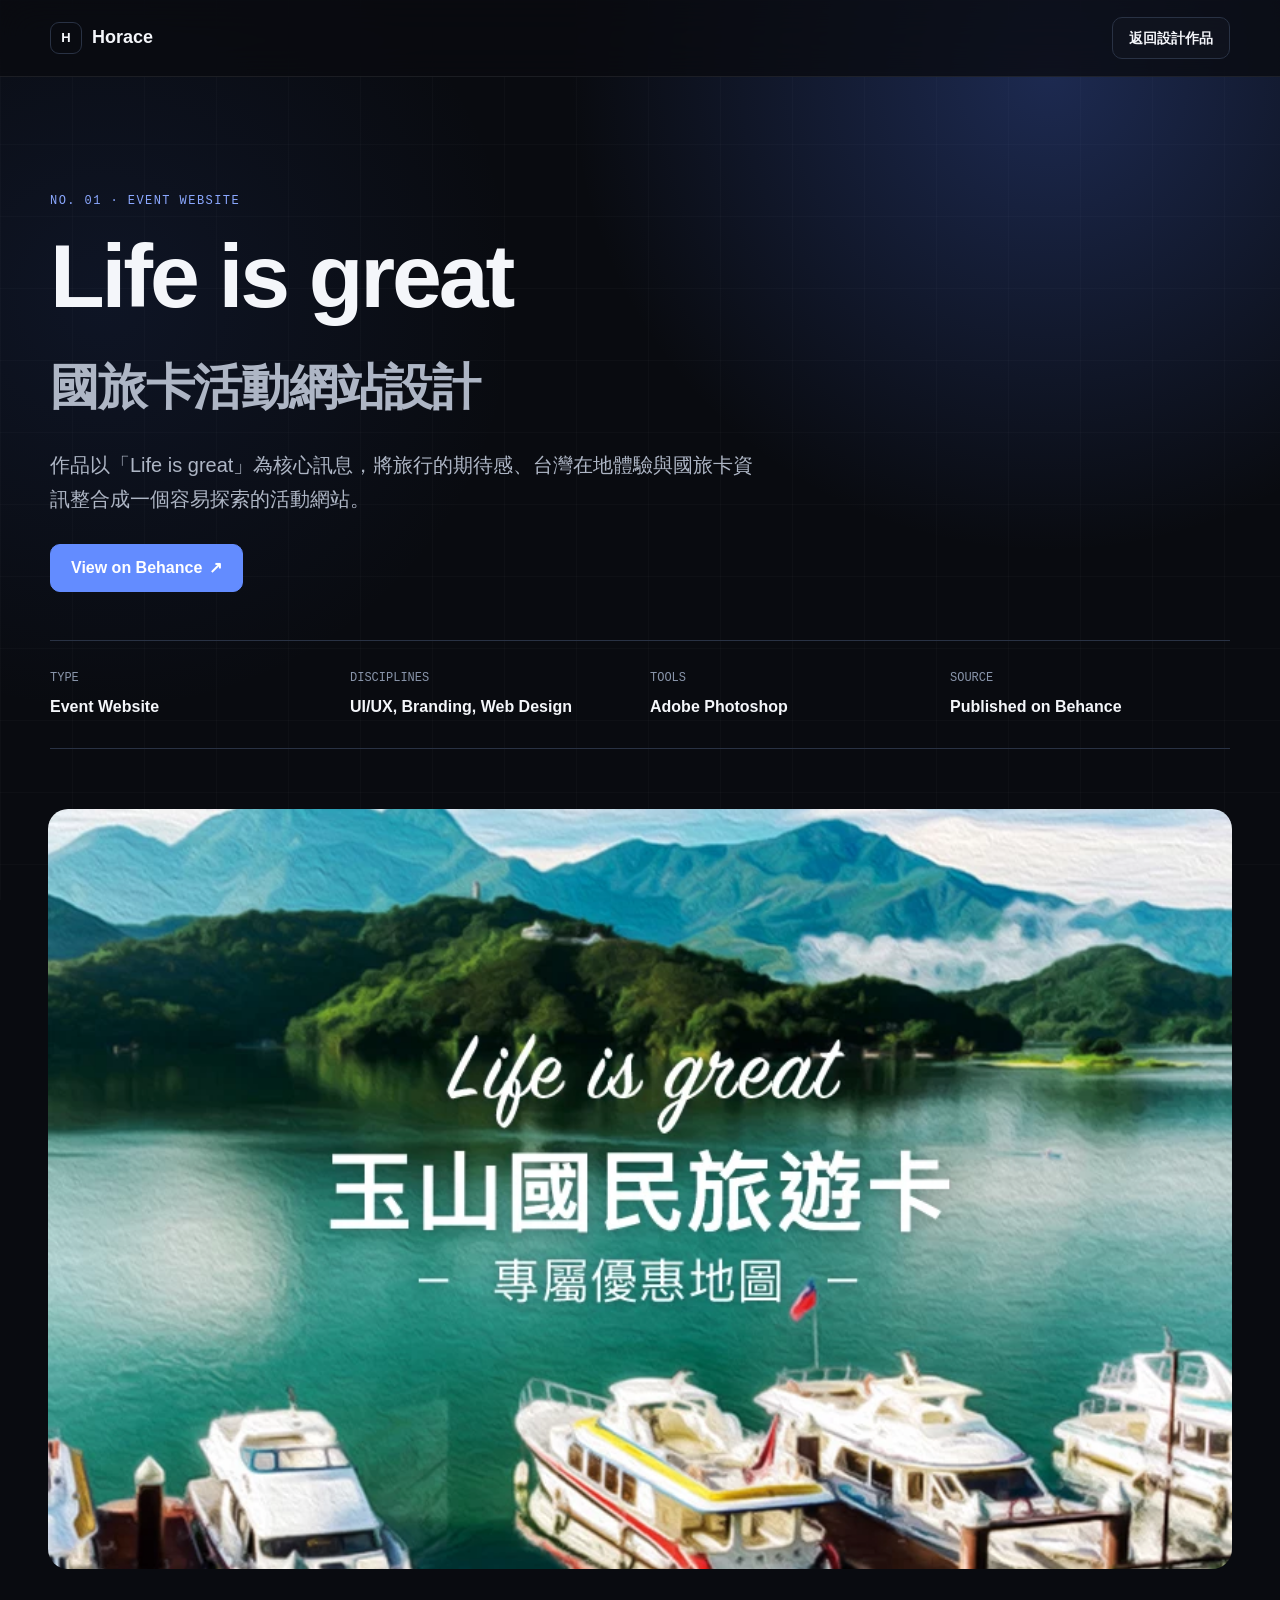
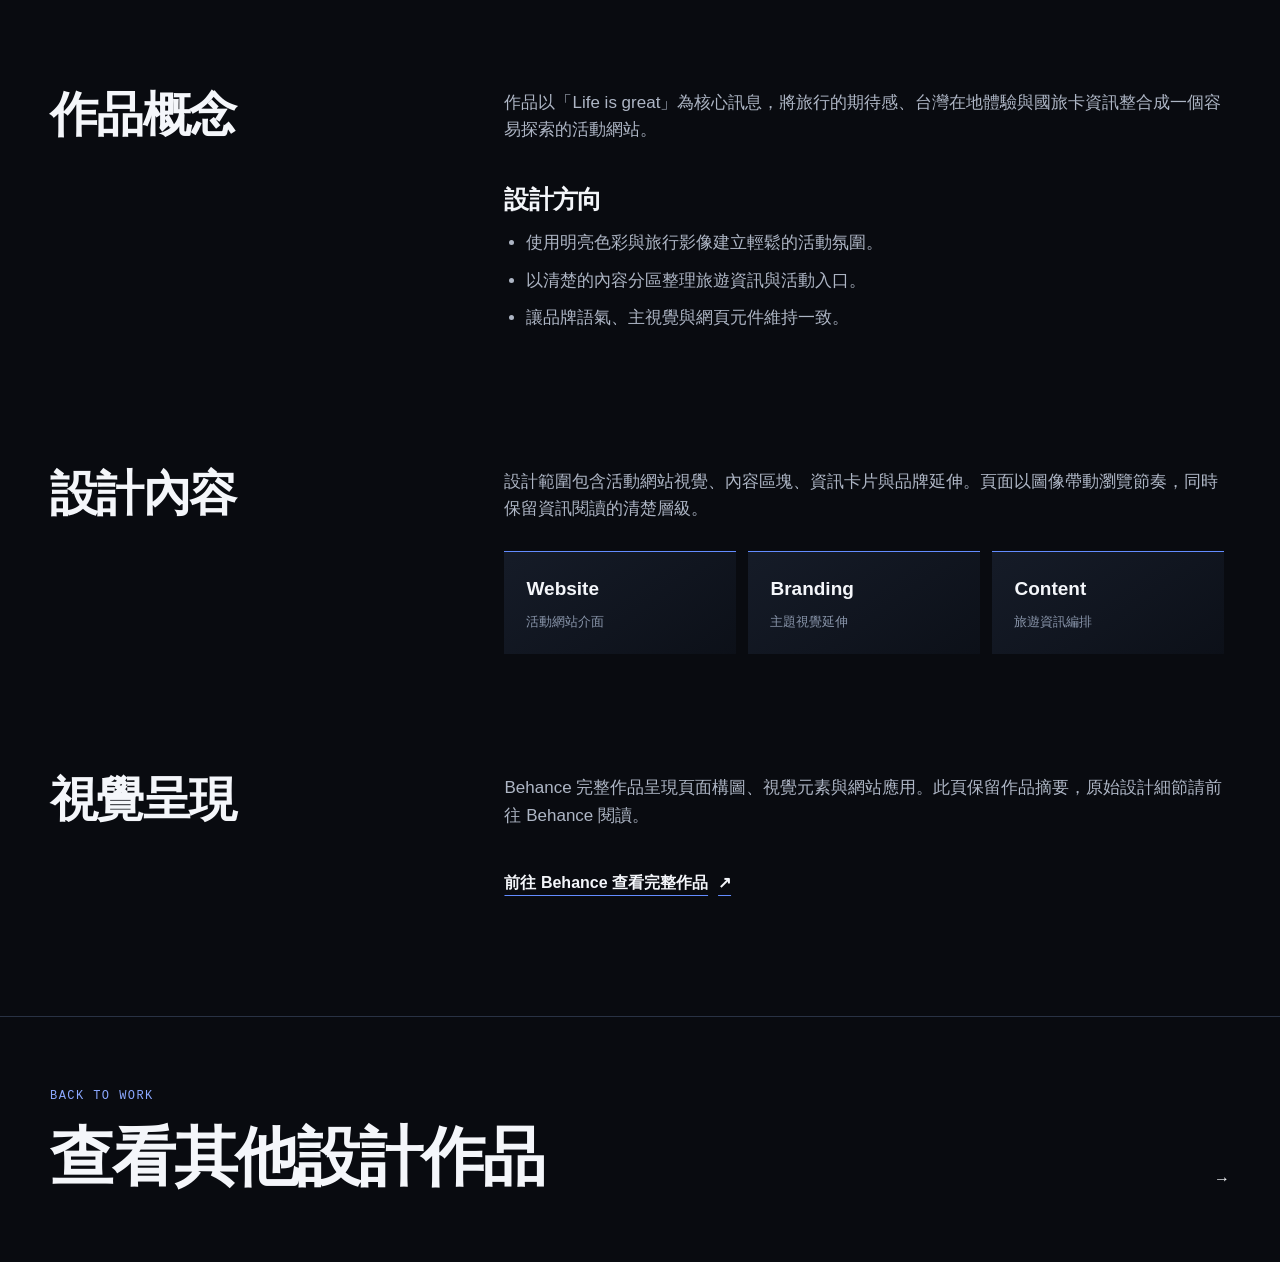
==== projects/project-detail.html @ 03645408 "Publish portfolio CMS and visual refresh" ====
<!doctype html>
<html lang="zh-Hant">
<head>
  <meta charset="utf-8">
  <meta name="viewport" content="width=device-width, initial-scale=1">
  <meta name="description" content="Horace 設計作品詳情">
  <title>設計作品 — Horace</title>
  <link rel="stylesheet" href="../styles.css">
</head>
<body>
  <a class="skip-link" href="#main">跳到主要內容</a>
  <header class="site-header">
    <div class="container nav-inner">
      <a class="brand" href="../index.html"><span class="brand-mark">H</span><span>Horace</span></a>
      <a class="button button-small case-back" href="../index.html#work">返回設計作品</a>
    </div>
  </header>

  <main id="main" aria-busy="true">
    <section class="case-hero">
      <div class="container">
        <p class="eyebrow" id="projectMeta">Design project</p>
        <h1 id="projectTitle">作品載入中</h1>
        <p class="case-summary" id="projectSummary"></p>
        <div class="case-actions">
          <a class="button button-primary" id="projectBehance" href="#" target="_blank" rel="noopener">View on Behance <span aria-hidden="true">↗</span></a>
        </div>
        <dl class="case-facts">
          <div><dt>Type</dt><dd id="projectType"></dd></div>
          <div><dt>Disciplines</dt><dd id="projectDisciplines"></dd></div>
          <div><dt>Tools</dt><dd id="projectTools"></dd></div>
          <div><dt>Source</dt><dd>Published on Behance</dd></div>
        </dl>
      </div>
    </section>

    <figure class="case-cover"><img id="projectImage" src="../assets/behance/life-is-great.webp" alt=""></figure>

    <section class="case-section">
      <div class="container case-layout">
        <h2>作品概念</h2>
        <div class="case-body">
          <p id="projectConcept"></p>
          <h3>設計方向</h3>
          <ul id="projectDirections"></ul>
        </div>
      </div>
    </section>

    <section class="case-section">
      <div class="container case-layout">
        <h2>設計內容</h2>
        <div class="case-body">
          <p id="projectContent"></p>
          <div class="project-detail-grid" id="projectDetails"></div>
        </div>
      </div>
    </section>

    <section class="case-section">
      <div class="container case-layout">
        <h2>視覺呈現</h2>
        <div class="case-body">
          <p id="projectPresentation"></p>
          <a class="text-link case-behance-link" id="projectBehanceBottom" href="#" target="_blank" rel="noopener">前往 Behance 查看完整作品 <span aria-hidden="true">↗</span></a>
        </div>
      </div>
    </section>
  </main>

  <footer class="next-case">
    <a class="container" href="../index.html#work">
      <div><p class="eyebrow">Back to work</p><h2>查看其他設計作品</h2></div>
      <span aria-hidden="true">→</span>
    </a>
  </footer>

  <script src="portfolio-config.js"></script>
  <script src="content-loader.js"></script>
  <script src="project-page.js"></script>
</body>
</html>
---- styles.css ----
:root {
  --bg: #090b10;
  --surface: #111620;
  --surface-2: #171d29;
  --fg: #f4f6fa;
  --muted: #aeb6c5;
  --meta: #8995aa;
  --border: #293244;
  --accent: #638cff;
  --accent-2: #8ba8ff;
  --success: #45d27c;
  --container: 1180px;
  --gutter: clamp(20px, 4vw, 48px);
  --section: clamp(80px, 10vw, 120px);
  --radius: 20px;
  --focus: 0 0 0 3px rgba(99, 140, 255, .5);
}

*, *::before, *::after { box-sizing: border-box; }
html { scroll-behavior: smooth; -webkit-text-size-adjust: 100%; }
body {
  margin: 0;
  background:
    radial-gradient(circle at 82% 8%, rgba(74, 113, 230, .3), transparent 30rem),
    radial-gradient(circle at 8% 33%, rgba(54, 92, 190, .12), transparent 26rem),
    linear-gradient(rgba(255,255,255,.018) 1px, transparent 1px),
    linear-gradient(90deg, rgba(255,255,255,.018) 1px, transparent 1px),
    var(--bg);
  background-size: auto, auto, 72px 72px, 72px 72px, auto;
  background-attachment: fixed;
  color: var(--fg);
  font-family: Inter, "Noto Sans TC", -apple-system, BlinkMacSystemFont, "Segoe UI", sans-serif;
  font-size: 16px;
  line-height: 1.625;
  -webkit-font-smoothing: antialiased;
}
body.menu-open { overflow: hidden; }
a { color: inherit; text-decoration: none; }
img { display: block; max-width: 100%; }
button { font: inherit; }
h1, h2, h3, p { margin-top: 0; }
h1, h2, h3 { line-height: 1.08; letter-spacing: -.035em; text-wrap: balance; }
p { text-wrap: pretty; }
:focus-visible { outline: none; box-shadow: var(--focus); border-radius: 6px; }
.skip-link { position: fixed; left: 16px; top: 16px; z-index: 100; padding: 10px 14px; background: var(--fg); color: var(--bg); transform: translateY(-150%); }
.skip-link:focus { transform: translateY(0); }
.container { width: min(calc(100% - (var(--gutter) * 2)), var(--container)); margin-inline: auto; }
.section { padding-block: var(--section); border-top: 1px solid rgba(255,255,255,.08); }
.eyebrow { margin-bottom: 18px; color: var(--accent-2); font: 500 12px/1.5 ui-monospace, SFMono-Regular, Menlo, monospace; letter-spacing: .12em; text-transform: uppercase; }
.lead { font-size: clamp(20px, 2.1vw, 28px); line-height: 1.45; color: var(--fg); }

.site-header { position: sticky; top: 0; z-index: 50; padding: 12px 0; background: rgba(9,11,16,.78); backdrop-filter: blur(18px); border-bottom: 1px solid rgba(255,255,255,.08); }
.nav-inner { min-height: 52px; display: flex; align-items: center; gap: 28px; }
.brand { display: inline-flex; align-items: center; gap: 10px; font-weight: 700; font-size: 18px; }
.brand-mark { display: grid; place-items: center; width: 32px; height: 32px; border: 1px solid var(--border); border-radius: 9px; font-size: 13px; }
.site-nav { display: flex; gap: 28px; margin-left: auto; color: var(--muted); font-size: 14px; }
.site-nav a:hover, .site-nav a:focus-visible { color: var(--fg); }
.menu-button { display: none; }
.nav-cta { margin-left: 6px; }
.button { min-height: 48px; display: inline-flex; align-items: center; justify-content: center; padding: 0 20px; border: 1px solid var(--border); border-radius: 10px; color: var(--fg); background: rgba(17,22,32,.72); font-weight: 650; transition: transform .2s ease, border-color .2s ease, background .2s ease; }
.button:hover { transform: translateY(-2px); border-color: #52617a; }
.button-primary { border-color: var(--accent); background: var(--accent); color: white; }
.button-primary:hover { background: #7398ff; }
.button-small { min-height: 42px; padding-inline: 16px; font-size: 14px; }

.hero { position: relative; min-height: calc(100svh - 77px); padding: clamp(70px, 8vw, 110px) 0 88px; display: flex; align-items: center; overflow: clip; }
.hero::before {
  content: "";
  position: absolute;
  width: min(60vw, 880px);
  aspect-ratio: 1;
  right: -13%;
  top: -22%;
  border: 1px solid rgba(99, 140, 255, .35);
  border-radius: 50%;
  box-shadow: 0 0 0 72px rgba(99,140,255,.035), 0 0 130px rgba(64,104,220,.28);
  pointer-events: none;
}
.hero::after {
  content: "";
  position: absolute;
  left: 4%;
  bottom: 6%;
  width: 160px;
  height: 80px;
  opacity: .55;
  background-image: radial-gradient(circle, rgba(139,168,255,.8) 1.3px, transparent 1.5px);
  background-size: 14px 14px;
  mask-image: linear-gradient(90deg, #000, transparent);
  pointer-events: none;
}
.hero-grid { position: relative; z-index: 1; display: grid; grid-template-columns: minmax(0, 1.06fr) minmax(400px, .94fr); gap: clamp(34px, 5vw, 72px); align-items: center; }
.hero h1 { margin-bottom: 32px; font-size: clamp(64px, 8vw, 112px); line-height: .84; letter-spacing: -.065em; }
.hero h1 span { color: transparent; -webkit-text-stroke: 1px rgba(244,246,250,.62); }
.hero-lead { max-width: 660px; margin-bottom: 12px; font-size: clamp(22px, 2.4vw, 31px); line-height: 1.45; }
.hero-support { max-width: 650px; margin-bottom: 30px; color: var(--muted); font-size: 17px; line-height: 1.75; }
.hero-actions { display: flex; flex-wrap: wrap; gap: 12px; margin-bottom: 42px; }
.hero-facts { display: grid; grid-template-columns: repeat(3, 1fr); gap: 18px; max-width: 680px; margin: 0; padding: 24px 0 0; border-top: 1px solid var(--border); list-style: none; }
.hero-facts strong, .hero-facts span { display: block; }
.hero-facts strong { font-size: 15px; }
.hero-facts span { margin-top: 3px; color: var(--meta); font-size: 13px; }
.portrait { position: relative; isolation: isolate; margin: 0; overflow: visible; }
.portrait::before { content: ""; position: absolute; inset: -10% -18% 15% 15%; background: radial-gradient(circle, rgba(71,111,226,.42), transparent 67%); filter: blur(16px); }
.portrait-image { position: relative; z-index: 1; width: 100%; aspect-ratio: 4/5; overflow: hidden; border-radius: 32px 32px 118px 32px; border: 1px solid rgba(139,168,255,.35); box-shadow: 0 35px 100px rgba(0,0,0,.45); }
.portrait-image img { width: 100%; height: 100%; object-fit: cover; object-position: center 40%; filter: saturate(.92) contrast(1.06); transform: scale(1.32); transform-origin: center 44%; }
.portrait figcaption { position: absolute; z-index: 5; left: -38px; right: 24px; bottom: 22px; display: flex; align-items: center; justify-content: space-between; gap: 16px; padding: 20px 22px; border: 1px solid rgba(139,168,255,.34); border-radius: 15px; background: rgba(15,20,30,.7); backdrop-filter: blur(22px) saturate(145%); box-shadow: inset 0 1px rgba(255,255,255,.18), 0 20px 50px rgba(0,0,0,.3); }
.portrait figcaption strong, .portrait figcaption span { display: block; }
.portrait figcaption strong { font-size: 16px; }
.portrait figcaption span { color: var(--muted); font-size: 13px; }
.status-dot { flex: 0 0 auto; width: 9px; height: 9px; border-radius: 50%; background: var(--success); box-shadow: 0 0 0 6px rgba(69,210,124,.12); }
.portrait-deco { position: absolute; z-index: 0; pointer-events: none; }
.portrait-deco-ring { width: 72%; aspect-ratio: 1; right: -15%; top: -10%; border: 1px solid rgba(139,168,255,.35); border-radius: 50%; box-shadow: 0 0 55px rgba(99,140,255,.18); }
.portrait-deco-grid { width: 180px; height: 92px; left: -12%; bottom: 6%; background-image: radial-gradient(circle, rgba(139,168,255,.85) 1.2px, transparent 1.4px); background-size: 13px 13px; mask-image: linear-gradient(90deg, transparent, #000 35%, #000); }

.liquid-card,
.liquid-filter {
  --glass-x: 50%;
  --glass-y: 25%;
  position: relative;
  isolation: isolate;
  overflow: hidden;
  border: 1px solid rgba(220,231,255,.38);
  background:
    radial-gradient(circle at var(--glass-x) var(--glass-y), rgba(255,255,255,.22), transparent 38%),
    linear-gradient(135deg, rgba(27,35,52,.78), rgba(19,27,43,.35) 48%, rgba(63,101,205,.25));
  box-shadow: inset 0 1px rgba(255,255,255,.32), inset 0 -1px rgba(99,140,255,.25), 0 18px 48px rgba(0,0,0,.34);
  -webkit-backdrop-filter: blur(24px) saturate(165%) contrast(108%);
  backdrop-filter: blur(24px) saturate(165%) contrast(108%);
}
.liquid-card::before,
.liquid-filter::before,
.glass-surface::before,
.work-card::before {
  content: "";
  position: absolute;
  inset: 1px;
  z-index: -1;
  border-radius: inherit;
  background: linear-gradient(112deg, rgba(255,255,255,.18), transparent 28%, rgba(255,255,255,.08) 48%, transparent 68%);
  pointer-events: none;
}
.float-card {
  position: absolute;
  z-index: 6;
  display: flex;
  align-items: center;
  gap: 11px;
  min-width: 184px;
  padding: 13px 15px;
  border-radius: 16px;
  pointer-events: none;
  animation: float-card 5s ease-in-out infinite alternate;
}
.float-card strong, .float-card small { display: block; white-space: nowrap; }
.float-card strong { font-size: 14px; }
.float-card small { color: #c4ccda; font-size: 11px; }
.glass-orb { display: grid; place-items: center; flex: none; width: 32px; height: 32px; border: 1px solid rgba(255,255,255,.35); border-radius: 50%; background: rgba(99,140,255,.5); color: white; box-shadow: inset 0 1px rgba(255,255,255,.35), 0 8px 20px rgba(0,0,0,.25); }
.availability-card { top: 9%; right: -7%; }
.focus-card { top: 48%; left: -7%; animation-delay: -1.8s; }
.experience-card { right: -9%; bottom: 22%; animation-delay: -3.2s; }
@keyframes float-card {
  from { transform: translate3d(0,0,0) rotate(-.35deg); }
  to { transform: translate3d(0,-9px,0) rotate(.45deg); }
}

.section-intro { display: grid; grid-template-columns: minmax(0, 1.1fr) minmax(280px, .75fr); gap: clamp(36px, 8vw, 110px); align-items: end; margin-bottom: clamp(54px, 7vw, 88px); }
.section-intro.compact { grid-template-columns: minmax(0, 720px); }
.section-intro h2, .about-grid h2, .contact-grid h2 { margin-bottom: 0; font-size: clamp(48px, 5vw, 64px); line-height: 1.12; }
.section-intro > p { margin: 0; color: var(--muted); font-size: 18px; line-height: 1.7; }

.featured-list { display: grid; gap: clamp(70px, 10vw, 130px); }
.featured-project { display: grid; grid-template-columns: minmax(0, 1.25fr) minmax(300px, .75fr); gap: clamp(34px, 6vw, 78px); align-items: center; }
.featured-project.reverse .project-image { order: 2; }
.project-image { overflow: hidden; border-radius: var(--radius); background: var(--surface); box-shadow: 0 25px 70px rgba(0,0,0,.28); }
.project-image img { width: 100%; aspect-ratio: 16/10; object-fit: cover; transition: transform .45s cubic-bezier(.2,.8,.2,1), filter .3s ease; }
.project-image:hover img { transform: scale(1.025); filter: brightness(1.08); }
.project-meta { display: flex; justify-content: space-between; color: var(--accent-2); font: 500 13px/1.6 ui-monospace, SFMono-Regular, Menlo, monospace; letter-spacing: .06em; text-transform: uppercase; }
.project-copy h3 { margin: 16px 0 18px; font-size: clamp(34px, 4vw, 52px); }
.project-copy > p:not(.project-meta) { color: var(--muted); font-size: 17px; line-height: 1.75; }
.project-tags { display: flex; flex-wrap: wrap; gap: 8px; margin: 24px 0 28px; padding: 0; list-style: none; }
.project-tags li { padding: 6px 10px; border: 1px solid var(--border); border-radius: 999px; color: var(--meta); font-size: 13px; }
.text-link { display: inline-flex; gap: 10px; align-items: center; color: var(--fg); font-weight: 700; text-decoration: underline; text-decoration-color: var(--accent); text-underline-offset: 7px; }

.services-section { background: rgba(17,22,32,.35); }
.capability-grid { display: grid; grid-template-columns: repeat(3, 1fr); gap: 18px; }
.capability { min-height: 420px; padding: clamp(28px, 3vw, 42px); border-top: 1px solid var(--accent); background: rgba(17,22,32,.66); }
.capability-number { color: var(--accent-2); font: 500 13px/1.5 ui-monospace, monospace; }
.capability h3 { margin: 70px 0 18px; font-size: 30px; }
.capability > p:not(.capability-number) { color: var(--muted); }
.capability ul { margin: 34px 0 0; padding: 24px 0 0; border-top: 1px solid var(--border); list-style: none; color: var(--fg); }
.capability li + li { margin-top: 10px; }

.about-grid, .contact-grid { display: grid; grid-template-columns: minmax(300px, .85fr) minmax(0, 1.15fr); gap: clamp(60px, 11vw, 150px); align-items: start; }
.about-copy { max-width: 700px; }
.about-copy > p:not(.lead) { color: var(--muted); }
.about-copy .text-link { margin-top: 16px; }

.timeline { margin: 0; padding: 0; list-style: none; border-top: 1px solid var(--border); }
.timeline li { display: grid; grid-template-columns: minmax(180px, .36fr) minmax(0, 1fr); grid-template-rows: auto 1fr; column-gap: clamp(30px, 7vw, 100px); row-gap: 12px; align-items: start; padding: 38px 0; border-bottom: 1px solid var(--border); }
.timeline-date, .timeline-company { color: var(--accent-2); font: 500 13px/1.6 ui-monospace, monospace; letter-spacing: .05em; }
.timeline h3 { margin: 5px 0 12px; font-size: clamp(25px, 3vw, 36px); }
.timeline-content > p:last-child { max-width: 720px; margin-bottom: 0; color: var(--muted); }
.timeline-date { grid-column: 1; grid-row: 1; }
.timeline-logo { display: grid; grid-column: 1; grid-row: 2; place-items: center; width: 72px; aspect-ratio: 1; overflow: hidden; border: 1px solid rgba(139,168,255,.24); border-radius: 18px; background: rgba(255,255,255,.06); box-shadow: inset 0 1px rgba(255,255,255,.12), 0 14px 36px rgba(0,0,0,.18); }
.timeline-logo img { width: 100%; height: 100%; object-fit: cover; }
.timeline-content { grid-column: 2; grid-row: 1 / span 2; }

.work-section { position: relative; overflow: clip; background: linear-gradient(180deg, rgba(18,26,43,.52), rgba(9,11,16,.2)); }
.work-deco { position: absolute; pointer-events: none; }
.work-deco-left { width: 300px; height: 300px; left: -170px; top: 26%; border: 1px solid rgba(99,140,255,.25); border-radius: 50%; box-shadow: 0 0 90px rgba(65,103,210,.16); }
.work-deco-right { width: 220px; height: 120px; right: -30px; top: 90px; opacity: .55; background-image: radial-gradient(circle, rgba(139,168,255,.8) 1.4px, transparent 1.6px); background-size: 15px 15px; mask-image: linear-gradient(90deg, transparent, #000); }
.liquid-filter-shell { position: relative; z-index: 3; width: fit-content; margin-bottom: 32px; }
.filter-bar { display: flex; flex-wrap: wrap; gap: 5px; margin: 0; padding: 6px; border-radius: 999px; }
.filter-bar button { position: relative; z-index: 2; min-height: 42px; padding: 0 16px; border: 1px solid transparent; border-radius: 999px; background: transparent; color: #c1c9d8; cursor: pointer; transition: background .2s ease, color .2s ease, border-color .2s ease; }
.filter-bar button:hover { color: white; background: rgba(255,255,255,.08); }
.filter-bar button[aria-pressed="true"] { border-color: rgba(255,255,255,.24); background: rgba(99,140,255,.72); color: white; box-shadow: inset 0 1px rgba(255,255,255,.25), 0 6px 18px rgba(40,72,160,.25); }
.work-grid { display: grid; grid-template-columns: repeat(3, minmax(0, 1fr)); gap: 22px; }
.work-card { position: relative; overflow: hidden; min-width: 0; height: 100%; border: 1px solid rgba(220,231,255,.15); border-radius: 18px 18px 54px 18px; background: linear-gradient(145deg, rgba(24,31,45,.82), rgba(14,19,29,.65)); box-shadow: inset 0 1px rgba(255,255,255,.1), 0 18px 52px rgba(0,0,0,.24); transition: transform .35s cubic-bezier(.2,.8,.2,1), border-color .3s ease, box-shadow .3s ease; }
.work-card::after { content: "No. " attr(data-number); position: absolute; z-index: 3; top: 22px; left: 22px; padding: 5px 9px; border: 1px solid rgba(255,255,255,.28); border-radius: 999px; background: rgba(8,12,20,.7); color: white; font: 600 11px/1.4 ui-monospace, SFMono-Regular, Menlo, monospace; letter-spacing: .06em; box-shadow: inset 0 1px rgba(255,255,255,.16), 0 8px 22px rgba(0,0,0,.28); backdrop-filter: blur(12px); }
.work-card:focus-visible { box-shadow: var(--focus), inset 0 1px rgba(255,255,255,.16), 0 28px 72px rgba(0,0,0,.36); }
.work-card:nth-child(3n) { transform: translateY(22px); }
.work-card:hover { transform: translateY(-7px); border-color: rgba(99,140,255,.55); box-shadow: inset 0 1px rgba(255,255,255,.16), 0 28px 72px rgba(0,0,0,.36); }
.work-card:nth-child(3n):hover { transform: translateY(15px); }
.work-card[hidden] { display: none; }
.work-visual { margin: 10px; overflow: hidden; border-radius: 11px 11px 38px 11px; background: var(--surface); }
.work-visual img { width: 100%; aspect-ratio: 16/11; object-fit: cover; transition: transform .5s cubic-bezier(.2,.8,.2,1), filter .4s ease; }
.work-card:hover .work-visual img { transform: scale(1.04); filter: brightness(1.08) saturate(1.05); }
.work-info { padding: 14px 20px 24px; }
.work-meta { display: flex; flex-wrap: wrap; justify-content: space-between; gap: 4px 12px; margin-bottom: 12px; color: var(--accent-2); font: 500 11px/1.5 ui-monospace, monospace; letter-spacing: .06em; text-transform: uppercase; }
.work-info h3 { margin-bottom: 4px; font-size: 22px; }
.work-info > p:last-child { margin: 0; color: var(--muted); font-size: 14px; }
.work-more { display: flex; justify-content: center; margin-top: 58px; }

.contact-section { background: linear-gradient(120deg, rgba(35,59,126,.32), rgba(9,11,16,.5)); }
.contact-copy { max-width: 700px; }
.contact-actions { display: flex; flex-wrap: wrap; gap: 12px; margin: 30px 0 28px; }
.email-link { color: var(--muted); text-decoration: underline; text-underline-offset: 5px; }
.site-footer { padding: 28px 0; border-top: 1px solid var(--border); color: var(--meta); font-size: 13px; }
.site-footer .container { display: flex; justify-content: space-between; gap: 20px; }

.reveal { opacity: 1; transform: none; }
.js .reveal.visible { animation: reveal-in .7s cubic-bezier(.2,.8,.2,1) both; }
@keyframes reveal-in {
  from { opacity: .35; transform: translateY(18px); }
  to { opacity: 1; transform: none; }
}

/* Case studies */
.case-hero { padding: clamp(70px, 9vw, 120px) 0 60px; }
.case-hero h1 { max-width: 900px; margin-bottom: 26px; font-size: clamp(52px, 7vw, 92px); }
.case-hero h1 span { color: var(--muted); font-size: .55em; letter-spacing: -.025em; }
.case-summary { max-width: 720px; color: var(--muted); font-size: 20px; line-height: 1.7; }
.case-actions { margin-top: 28px; }
.case-actions .button { gap: 7px; }
.case-back { margin-left: auto; }
.case-facts { display: grid; grid-template-columns: repeat(4, 1fr); gap: 20px; margin: 48px 0 0; padding: 28px 0; border-top: 1px solid var(--border); border-bottom: 1px solid var(--border); }
.case-facts dt { color: var(--meta); font: 500 12px/1.5 ui-monospace, monospace; text-transform: uppercase; }
.case-facts dd { margin: 7px 0 0; font-weight: 650; }
.case-cover { width: min(calc(100% - (var(--gutter) * 2)), 1360px); margin: 0 auto var(--section); }
.case-cover img { width: 100%; max-height: 760px; object-fit: cover; border-radius: var(--radius); }
.case-section { padding: 0 0 var(--section); }
.case-layout { display: grid; grid-template-columns: minmax(220px, .45fr) minmax(0, 1fr); gap: clamp(50px, 10vw, 140px); }
.case-layout h2 { position: sticky; top: 110px; align-self: start; font-size: clamp(30px, 4vw, 48px); }
.case-body { max-width: 720px; }
.case-body p, .case-body li { color: var(--muted); font-size: 17px; }
.case-body h3 { margin: 42px 0 12px; font-size: 25px; }
.case-body ul, .case-body ol { padding-left: 22px; }
.case-body li + li { margin-top: 10px; }
.project-detail-grid { display: grid; grid-template-columns: repeat(3, 1fr); gap: 12px; margin-top: 28px; }
.project-detail { padding: 22px; border-top: 1px solid var(--accent); background: linear-gradient(145deg, rgba(24,31,45,.82), rgba(14,19,29,.65)); }
.project-detail strong, .project-detail span { display: block; }
.project-detail strong { font-size: 19px; }
.project-detail span { margin-top: 6px; color: var(--meta); font-size: 13px; }
.case-behance-link { margin-top: 24px; }
.next-case { padding: 70px 0; border-top: 1px solid var(--border); }
.next-case a { display: flex; justify-content: space-between; gap: 24px; align-items: end; }
.next-case h2 { margin: 8px 0 0; font-size: clamp(34px, 5vw, 64px); }

@media (max-width: 900px) {
  .site-nav { position: fixed; inset: 77px 0 auto; display: none; flex-direction: column; gap: 0; padding: 20px var(--gutter) 30px; background: rgba(9,11,16,.98); border-bottom: 1px solid var(--border); }
  .site-nav.open { display: flex; }
  .site-nav a { min-height: 52px; display: flex; align-items: center; border-bottom: 1px solid var(--border); font-size: 17px; }
  .menu-button { display: inline-flex; min-width: 48px; min-height: 48px; margin-left: auto; align-items: center; justify-content: center; border: 1px solid var(--border); border-radius: 10px; background: var(--surface); color: var(--fg); cursor: pointer; }
  .nav-cta { display: none; }
  .hero-grid, .featured-project, .about-grid, .contact-grid { grid-template-columns: 1fr; }
  .hero { min-height: auto; }
  .hero-copy { max-width: 760px; }
  .portrait { max-width: 620px; }
  .portrait figcaption { left: 20px; }
  .availability-card { right: -3%; }
  .focus-card { left: -3%; }
  .experience-card { right: -3%; }
  .work-grid { grid-template-columns: repeat(2, minmax(0, 1fr)); }
  .work-card:nth-child(3n) { transform: none; }
  .work-card:nth-child(3n):hover { transform: translateY(-7px); }
  .featured-project.reverse .project-image { order: initial; }
  .capability-grid { grid-template-columns: 1fr; }
  .capability { min-height: 0; }
  .capability h3 { margin-top: 42px; }
  .case-layout { grid-template-columns: 1fr; gap: 26px; }
  .case-layout h2 { position: static; }
}

@media (max-width: 640px) {
  :root { --gutter: 16px; --section: 80px; }
  body { background-size: auto, 48px 48px, 48px 48px, auto; }
  .hero { padding-top: 62px; }
  .hero h1 { font-size: clamp(56px, 16vw, 64px); }
  .hero-lead { font-size: 21px; }
  .hero-support { font-size: 16px; }
  .hero-actions { display: grid; }
  .hero-facts { grid-template-columns: 1fr; }
  .hero-facts li { padding-bottom: 14px; border-bottom: 1px solid var(--border); }
  .portrait figcaption { position: relative; left: auto; right: auto; bottom: auto; margin: -28px 12px 0; }
  .float-card { min-width: 158px; gap: 8px; padding: 9px 10px; }
  .float-card .glass-orb { display: grid; width: 25px; height: 25px; font-size: 10px; }
  .float-card strong { font-size: 12px; }
  .float-card small { font-size: 10px; }
  .availability-card { top: 7%; right: -2%; }
  .focus-card { top: 51%; left: -2%; }
  .experience-card { right: -2%; bottom: 23%; }
  .section-intro { grid-template-columns: 1fr; gap: 22px; }
  .section-intro h2, .about-grid h2, .contact-grid h2 { font-size: 36px; line-height: 1.15; }
  .featured-list { gap: 76px; }
  .project-copy h3 { font-size: 34px; }
  .timeline li { grid-template-columns: 56px minmax(0, 1fr); grid-template-rows: auto auto; gap: 12px 18px; }
  .timeline-date { grid-column: 1 / -1; grid-row: 1; }
  .timeline-logo { grid-column: 1; grid-row: 2; width: 56px; border-radius: 14px; }
  .timeline-content { grid-column: 2; grid-row: 2; }
  .work-grid { grid-template-columns: 1fr; gap: 18px; }
  .work-card { border-radius: 18px 18px 46px 18px; }
  .work-visual { border-radius: 11px 11px 32px 11px; }
  .liquid-filter-shell { width: 100%; }
  .filter-bar { width: 100%; overflow-x: auto; flex-wrap: nowrap; padding-bottom: 6px; scrollbar-width: none; }
  .filter-bar::-webkit-scrollbar { display: none; }
  .filter-bar button { white-space: nowrap; }
  .site-footer .container { flex-direction: column; }
  .case-facts { grid-template-columns: repeat(2, 1fr); }
  .project-detail-grid { grid-template-columns: 1fr; }
  .case-cover { width: calc(100% - 24px); }
}

@media (prefers-reduced-motion: reduce) {
  html { scroll-behavior: auto; }
  *, *::before, *::after { animation-duration: .01ms !important; animation-iteration-count: 1 !important; transition-duration: .01ms !important; }
  .js .reveal { opacity: 1; transform: none; }
  .float-card { animation: none; }
}
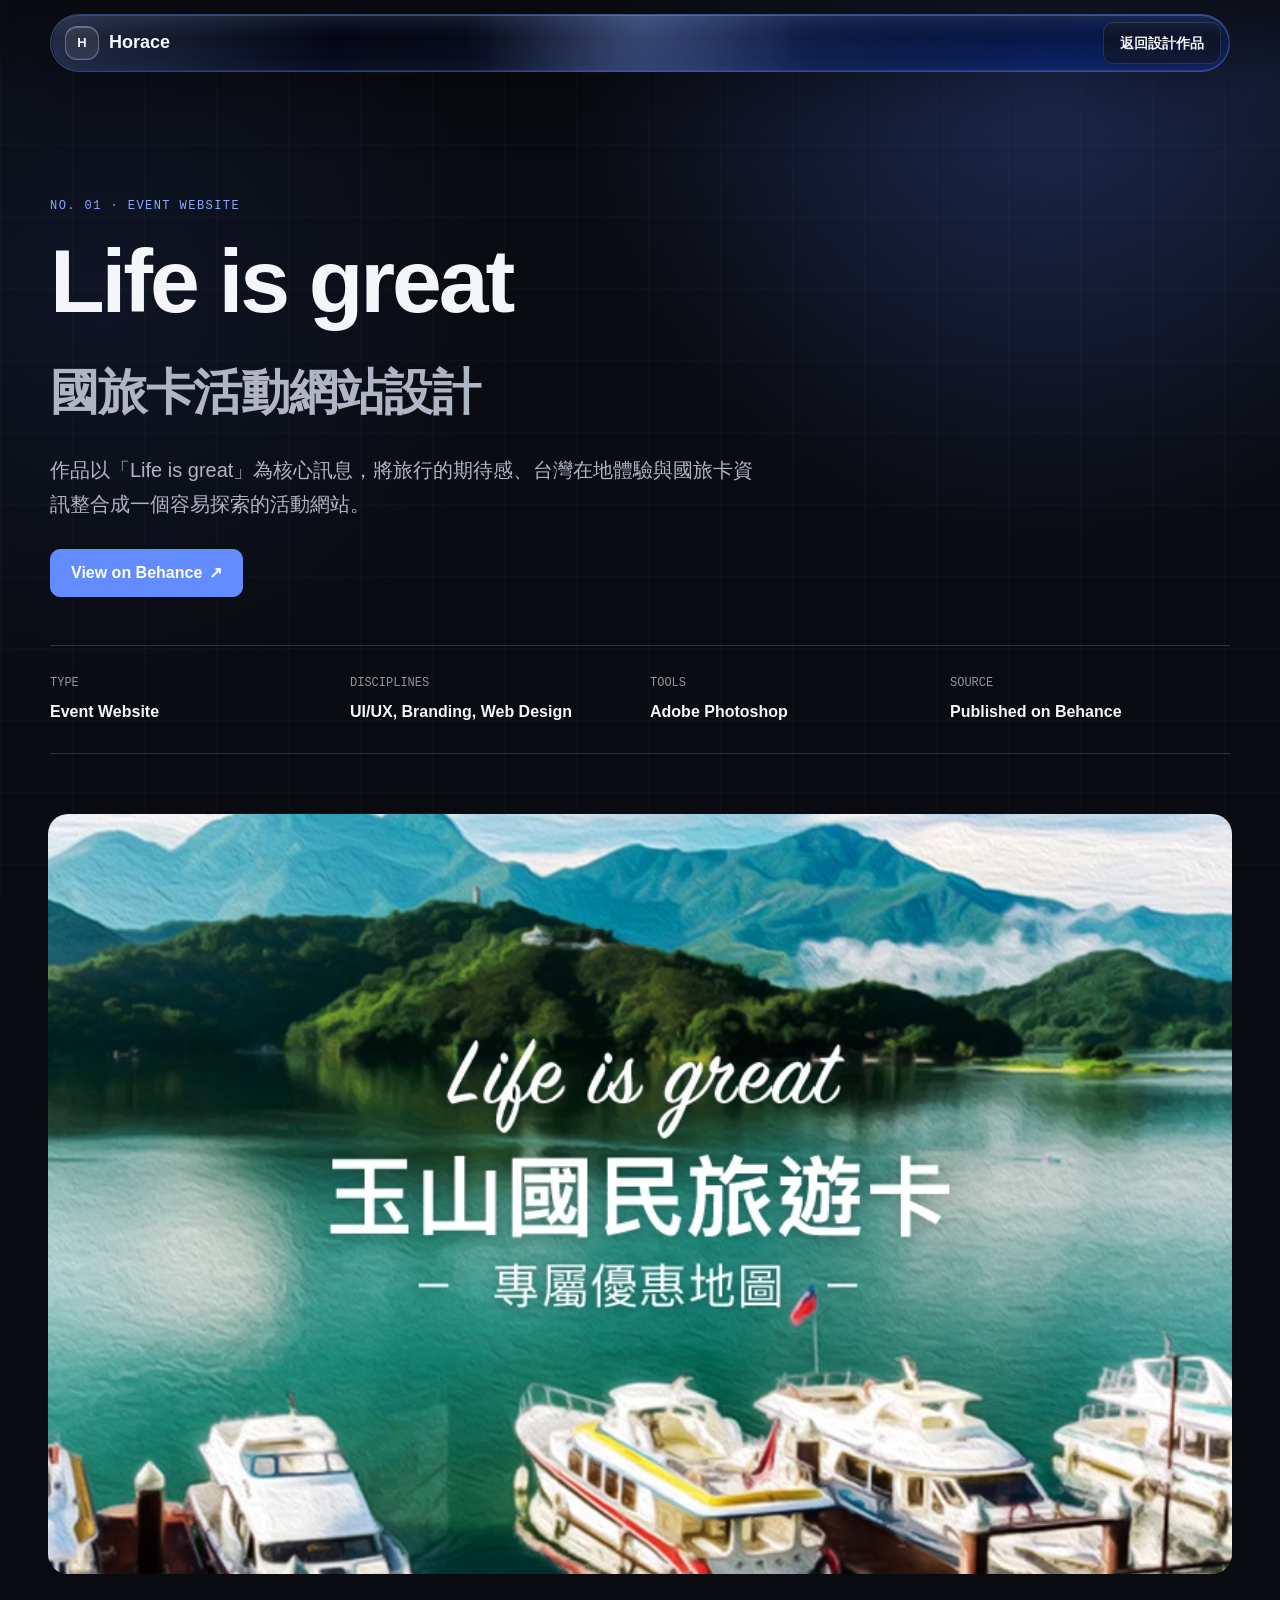
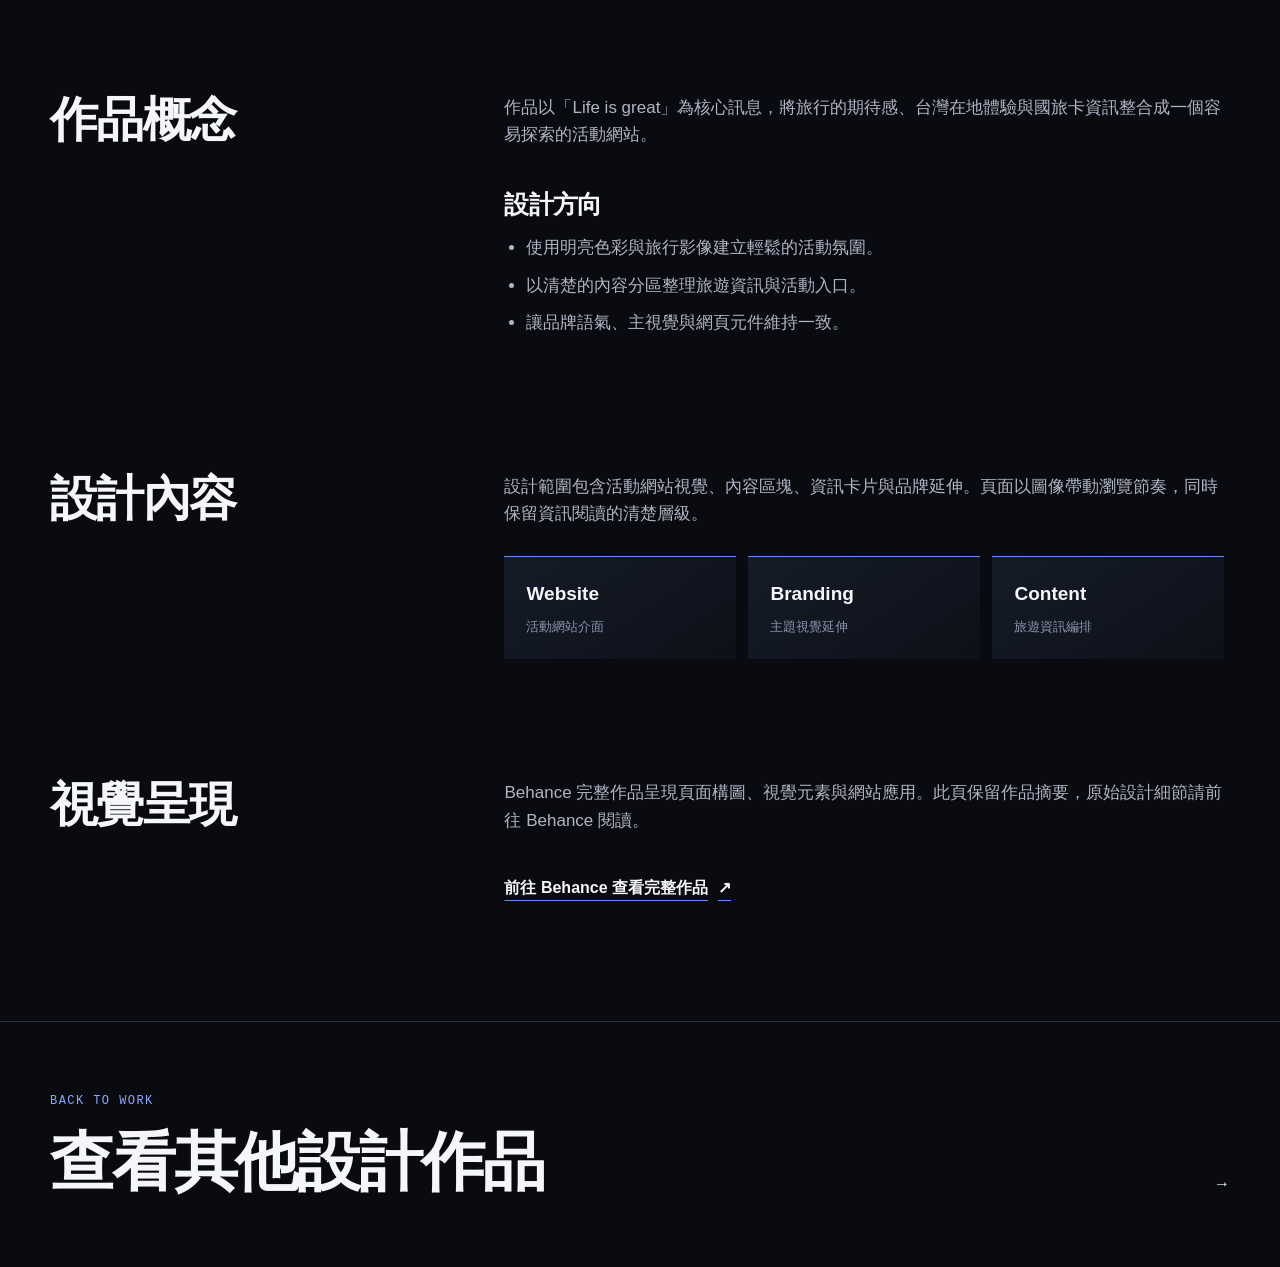
==== commit b5b98d36: "Refine deep blue liquid glass navigation" ====
--- a/projects/project-detail.html
+++ b/projects/project-detail.html
@@ -5,12 +5,12 @@
   <meta name="viewport" content="width=device-width, initial-scale=1">
   <meta name="description" content="Horace 設計作品詳情">
   <title>設計作品 — Horace</title>
-  <link rel="stylesheet" href="../styles.css">
+  <link rel="stylesheet" href="../styles.css?v=liquid-glass-system">
 </head>
 <body>
   <a class="skip-link" href="#main">跳到主要內容</a>
   <header class="site-header">
-    <div class="container nav-inner">
+    <div class="container nav-inner liquid-nav">
       <a class="brand" href="../index.html"><span class="brand-mark">H</span><span>Horace</span></a>
       <a class="button button-small case-back" href="../index.html#work">返回設計作品</a>
     </div>
--- a/styles.css
+++ b/styles.css
@@ -14,6 +14,14 @@
   --section: clamp(80px, 10vw, 120px);
   --radius: 20px;
   --focus: 0 0 0 3px rgba(99, 140, 255, .5);
+  --glass-blur: 8px;
+  --glass-saturate: 190%;
+  --glass-contrast: 112%;
+  --glass-border: rgba(232, 240, 255, .42);
+  --glass-rim: rgba(255, 255, 255, .38);
+  --glass-fill-a: rgba(35, 45, 67, .54);
+  --glass-fill-b: rgba(13, 18, 30, .28);
+  --glass-tint: rgba(78, 115, 220, .2);
 }
 
 *, *::before, *::after { box-sizing: border-box; }
@@ -45,20 +53,113 @@
 .skip-link { position: fixed; left: 16px; top: 16px; z-index: 100; padding: 10px 14px; background: var(--fg); color: var(--bg); transform: translateY(-150%); }
 .skip-link:focus { transform: translateY(0); }
 .container { width: min(calc(100% - (var(--gutter) * 2)), var(--container)); margin-inline: auto; }
-.section { padding-block: var(--section); border-top: 1px solid rgba(255,255,255,.08); }
+.section { position: relative; overflow: clip; padding-block: var(--section); border-top: 1px solid rgba(255,255,255,.08); }
+.section::before {
+  content: "";
+  position: absolute;
+  width: min(42vw, 520px);
+  aspect-ratio: 1;
+  right: max(-18vw, -240px);
+  top: 10%;
+  border-radius: 50%;
+  background: radial-gradient(circle, rgba(99,140,255,.18), rgba(99,140,255,.06) 35%, transparent 68%);
+  filter: blur(10px);
+  opacity: .72;
+  pointer-events: none;
+  transform: translate3d(0, var(--section-shift, 0px), 0);
+  transition: transform .8s cubic-bezier(.2,.8,.2,1), opacity .8s ease;
+}
+.section.in-view::before { opacity: 1; --section-shift: -18px; }
+.section:nth-of-type(2n)::before { left: max(-16vw, -220px); right: auto; top: 18%; }
 .eyebrow { margin-bottom: 18px; color: var(--accent-2); font: 500 12px/1.5 ui-monospace, SFMono-Regular, Menlo, monospace; letter-spacing: .12em; text-transform: uppercase; }
 .lead { font-size: clamp(20px, 2.1vw, 28px); line-height: 1.45; color: var(--fg); }
 
-.site-header { position: sticky; top: 0; z-index: 50; padding: 12px 0; background: rgba(9,11,16,.78); backdrop-filter: blur(18px); border-bottom: 1px solid rgba(255,255,255,.08); }
-.nav-inner { min-height: 52px; display: flex; align-items: center; gap: 28px; }
-.brand { display: inline-flex; align-items: center; gap: 10px; font-weight: 700; font-size: 18px; }
-.brand-mark { display: grid; place-items: center; width: 32px; height: 32px; border: 1px solid var(--border); border-radius: 9px; font-size: 13px; }
-.site-nav { display: flex; gap: 28px; margin-left: auto; color: var(--muted); font-size: 14px; }
-.site-nav a:hover, .site-nav a:focus-visible { color: var(--fg); }
+.site-header { position: sticky; top: 0; z-index: 50; padding: 14px 0 10px; background: linear-gradient(180deg, rgba(9,11,16,.72), rgba(9,11,16,0)); border-bottom: 0; pointer-events: none; }
+.nav-inner {
+  --nav-glass-x: 50%;
+  position: relative;
+  isolation: isolate;
+  min-height: 56px;
+  display: flex;
+  align-items: center;
+  gap: clamp(12px, 2.4vw, 26px);
+  padding: 7px 8px 7px 10px;
+  border: 1px solid var(--glass-border);
+  border-radius: 999px;
+  background:
+    radial-gradient(circle at var(--nav-glass-x) 0%, rgba(132,166,255,.2), transparent 30%),
+    radial-gradient(circle at calc(var(--nav-glass-x) + 10%) 115%, rgba(35,63,138,.28), transparent 42%),
+    linear-gradient(135deg, rgba(10,16,31,.62), rgba(7,12,23,.58) 46%, rgba(35,63,138,.28));
+  box-shadow: inset 0 1px rgba(170,196,255,.34), inset 0 -1px rgba(74,113,230,.34), inset 10px 0 28px rgba(124,156,255,.035), 0 18px 60px rgba(0,0,0,.34);
+  -webkit-backdrop-filter: blur(var(--glass-blur)) saturate(var(--glass-saturate)) contrast(var(--glass-contrast));
+  backdrop-filter: blur(var(--glass-blur)) saturate(var(--glass-saturate)) contrast(var(--glass-contrast));
+  pointer-events: auto;
+}
+.nav-inner::before {
+  content: "";
+  position: absolute;
+  inset: 1px;
+  border-radius: inherit;
+  background:
+    linear-gradient(105deg, rgba(178,203,255,.2), transparent 24%, rgba(128,160,255,.07) 54%, transparent 72%),
+    linear-gradient(180deg, rgba(151,181,255,.12), transparent 38%, rgba(56,92,190,.1));
+  opacity: .82;
+  pointer-events: none;
+}
+.nav-inner::after,
+.liquid-card::after,
+.liquid-filter::after,
+.glass-surface::after {
+  content: "";
+  position: absolute;
+  inset: 0;
+  border-radius: inherit;
+  background:
+    radial-gradient(circle at var(--glass-x, var(--nav-glass-x, 50%)) var(--glass-y, 0%), rgba(146,176,255,.18), transparent 26%),
+    linear-gradient(115deg, transparent 0 40%, rgba(150,178,255,.08) 49%, transparent 58% 100%);
+  mix-blend-mode: screen;
+  opacity: .62;
+  pointer-events: none;
+}
+.nav-inner::after { z-index: 1; }
+.brand { position: relative; z-index: 2; display: inline-flex; align-items: center; gap: 10px; padding: 0 10px 0 4px; font-weight: 700; font-size: 18px; white-space: nowrap; }
+.brand-mark { display: grid; place-items: center; width: 34px; height: 34px; border: 1px solid rgba(220,231,255,.32); border-radius: 12px; background: rgba(255,255,255,.08); font-size: 13px; box-shadow: inset 0 1px rgba(255,255,255,.24), inset 0 -1px rgba(99,140,255,.18); }
+.site-nav { position: relative; z-index: 2; display: flex; gap: 3px; margin-left: auto; color: #c5ccda; font-size: 14px; }
+.site-nav a {
+  position: relative;
+  min-height: 40px;
+  display: inline-flex;
+  align-items: center;
+  padding: 0 13px;
+  border: 1px solid transparent;
+  border-radius: 999px;
+  transition: color .22s ease, background .22s ease, border-color .22s ease, transform .22s ease;
+}
+.site-nav a:hover, .site-nav a:focus-visible { color: var(--fg); background: rgba(255,255,255,.08); transform: translateY(-1px); }
+.site-nav a.is-active {
+  color: white;
+  border-color: rgba(255,255,255,.34);
+  background:
+    radial-gradient(circle at 30% 0%, rgba(255,255,255,.42), transparent 32%),
+    linear-gradient(135deg, rgba(115,153,255,.78), rgba(40,60,108,.64));
+  box-shadow: inset 0 1px rgba(255,255,255,.36), inset 0 -1px rgba(58,96,190,.28), 0 8px 24px rgba(36,67,148,.24);
+}
 .menu-button { display: none; }
-.nav-cta { margin-left: 6px; }
-.button { min-height: 48px; display: inline-flex; align-items: center; justify-content: center; padding: 0 20px; border: 1px solid var(--border); border-radius: 10px; color: var(--fg); background: rgba(17,22,32,.72); font-weight: 650; transition: transform .2s ease, border-color .2s ease, background .2s ease; }
-.button:hover { transform: translateY(-2px); border-color: #52617a; }
+.menu-button-line {
+  display: block;
+  width: 18px;
+  height: 2px;
+  border-radius: 999px;
+  background: currentColor;
+  box-shadow: 0 0 10px rgba(255,255,255,.18);
+  transition: transform .28s cubic-bezier(.2,.8,.2,1), opacity .18s ease;
+}
+.menu-button.is-open .menu-button-line:nth-child(1) { transform: translateY(6px) rotate(45deg); }
+.menu-button.is-open .menu-button-line:nth-child(2) { opacity: 0; transform: scaleX(.2); }
+.menu-button.is-open .menu-button-line:nth-child(3) { transform: translateY(-6px) rotate(-45deg); }
+.nav-cta { position: relative; z-index: 2; margin-left: 0; border-radius: 999px; }
+.button { min-height: 48px; display: inline-flex; align-items: center; justify-content: center; padding: 0 20px; border: 1px solid var(--border); border-radius: 10px; color: var(--fg); background: rgba(17,22,32,.72); font-weight: 650; transition: transform .2s ease, border-color .2s ease, background .2s ease, box-shadow .2s ease; }
+.button:hover { transform: translateY(-2px); border-color: #52617a; box-shadow: 0 12px 34px rgba(0,0,0,.22); }
 .button-primary { border-color: var(--accent); background: var(--accent); color: white; }
 .button-primary:hover { background: #7398ff; }
 .button-small { min-height: 42px; padding-inline: 16px; font-size: 14px; }
@@ -103,7 +204,7 @@
 .portrait::before { content: ""; position: absolute; inset: -10% -18% 15% 15%; background: radial-gradient(circle, rgba(71,111,226,.42), transparent 67%); filter: blur(16px); }
 .portrait-image { position: relative; z-index: 1; width: 100%; aspect-ratio: 4/5; overflow: hidden; border-radius: 32px 32px 118px 32px; border: 1px solid rgba(139,168,255,.35); box-shadow: 0 35px 100px rgba(0,0,0,.45); }
 .portrait-image img { width: 100%; height: 100%; object-fit: cover; object-position: center 40%; filter: saturate(.92) contrast(1.06); transform: scale(1.32); transform-origin: center 44%; }
-.portrait figcaption { position: absolute; z-index: 5; left: -38px; right: 24px; bottom: 22px; display: flex; align-items: center; justify-content: space-between; gap: 16px; padding: 20px 22px; border: 1px solid rgba(139,168,255,.34); border-radius: 15px; background: rgba(15,20,30,.7); backdrop-filter: blur(22px) saturate(145%); box-shadow: inset 0 1px rgba(255,255,255,.18), 0 20px 50px rgba(0,0,0,.3); }
+.portrait figcaption { --glass-x: 74%; --glass-y: 12%; position: absolute; z-index: 5; isolation: isolate; overflow: hidden; left: -38px; right: 24px; bottom: 22px; display: flex; align-items: center; justify-content: space-between; gap: 16px; padding: 20px 22px; border: 1px solid var(--glass-border); border-radius: 15px; background: radial-gradient(circle at var(--glass-x) var(--glass-y), rgba(255,255,255,.26), transparent 32%), linear-gradient(135deg, var(--glass-fill-a), var(--glass-fill-b) 52%, var(--glass-tint)); -webkit-backdrop-filter: blur(var(--glass-blur)) saturate(var(--glass-saturate)) contrast(var(--glass-contrast)); backdrop-filter: blur(var(--glass-blur)) saturate(var(--glass-saturate)) contrast(var(--glass-contrast)); box-shadow: inset 0 1px var(--glass-rim), inset 0 -1px rgba(99,140,255,.24), 0 20px 50px rgba(0,0,0,.3); }
 .portrait figcaption strong, .portrait figcaption span { display: block; }
 .portrait figcaption strong { font-size: 16px; }
 .portrait figcaption span { color: var(--muted); font-size: 13px; }
@@ -113,19 +214,30 @@
 .portrait-deco-grid { width: 180px; height: 92px; left: -12%; bottom: 6%; background-image: radial-gradient(circle, rgba(139,168,255,.85) 1.2px, transparent 1.4px); background-size: 13px 13px; mask-image: linear-gradient(90deg, transparent, #000 35%, #000); }
 
 .liquid-card,
-.liquid-filter {
+.liquid-filter,
+.liquid-nav {
   --glass-x: 50%;
   --glass-y: 25%;
   position: relative;
   isolation: isolate;
   overflow: hidden;
-  border: 1px solid rgba(220,231,255,.38);
-  background:
-    radial-gradient(circle at var(--glass-x) var(--glass-y), rgba(255,255,255,.22), transparent 38%),
-    linear-gradient(135deg, rgba(27,35,52,.78), rgba(19,27,43,.35) 48%, rgba(63,101,205,.25));
-  box-shadow: inset 0 1px rgba(255,255,255,.32), inset 0 -1px rgba(99,140,255,.25), 0 18px 48px rgba(0,0,0,.34);
-  -webkit-backdrop-filter: blur(24px) saturate(165%) contrast(108%);
-  backdrop-filter: blur(24px) saturate(165%) contrast(108%);
+  border: 1px solid var(--glass-border);
+  background:
+    radial-gradient(circle at var(--glass-x) var(--glass-y), rgba(255,255,255,.28), transparent 34%),
+    radial-gradient(circle at calc(var(--glass-x) + 18%) 120%, rgba(99,140,255,.18), transparent 46%),
+    linear-gradient(135deg, var(--glass-fill-a), var(--glass-fill-b) 48%, var(--glass-tint));
+  box-shadow: inset 0 1px var(--glass-rim), inset 0 -1px rgba(99,140,255,.32), inset 12px 0 30px rgba(255,255,255,.035), 0 18px 48px rgba(0,0,0,.34);
+  -webkit-backdrop-filter: blur(var(--glass-blur)) saturate(var(--glass-saturate)) contrast(var(--glass-contrast));
+  backdrop-filter: blur(var(--glass-blur)) saturate(var(--glass-saturate)) contrast(var(--glass-contrast));
+}
+.nav-inner.liquid-nav {
+  overflow: hidden;
+  border-color: rgba(126,158,238,.38);
+  background:
+    radial-gradient(circle at var(--nav-glass-x) 0%, rgba(132,166,255,.2), transparent 30%),
+    radial-gradient(circle at calc(var(--nav-glass-x) + 10%) 115%, rgba(35,63,138,.28), transparent 42%),
+    linear-gradient(135deg, rgba(10,16,31,.62), rgba(7,12,23,.58) 46%, rgba(35,63,138,.28));
+  box-shadow: inset 0 1px rgba(170,196,255,.34), inset 0 -1px rgba(74,113,230,.34), inset 10px 0 28px rgba(124,156,255,.035), 0 18px 60px rgba(0,0,0,.34);
 }
 .liquid-card::before,
 .liquid-filter::before,
@@ -136,7 +248,9 @@
   inset: 1px;
   z-index: -1;
   border-radius: inherit;
-  background: linear-gradient(112deg, rgba(255,255,255,.18), transparent 28%, rgba(255,255,255,.08) 48%, transparent 68%);
+  background:
+    linear-gradient(112deg, rgba(255,255,255,.25), transparent 26%, rgba(255,255,255,.08) 48%, transparent 68%),
+    linear-gradient(180deg, rgba(255,255,255,.14), transparent 42%, rgba(99,140,255,.08));
   pointer-events: none;
 }
 .float-card {
@@ -163,6 +277,22 @@
   to { transform: translate3d(0,-9px,0) rotate(.45deg); }
 }
 
+@media (min-width: 901px) and (max-height: 900px) {
+  .hero { min-height: calc(100svh - 77px); padding: 24px 0 28px; }
+  .hero-grid { grid-template-columns: minmax(0, 1.08fr) minmax(360px, .92fr); gap: clamp(30px, 4vw, 56px); }
+  .hero h1 { margin-bottom: 20px; font-size: clamp(58px, 6.4vw, 82px); line-height: .86; }
+  .hero-lead { margin-bottom: 8px; font-size: clamp(20px, 2vw, 25px); line-height: 1.4; }
+  .hero-support { margin-bottom: 18px; font-size: 15px; line-height: 1.6; }
+  .hero-actions { margin-bottom: 22px; }
+  .hero-facts { gap: 14px; padding-top: 15px; }
+  .hero-facts strong { font-size: 14px; }
+  .hero-facts span { font-size: 12px; }
+  .portrait { width: min(100%, 472px); justify-self: end; }
+  .portrait-image { max-height: calc(100svh - 125px); }
+  .portrait figcaption { left: -24px; right: 18px; bottom: 16px; padding: 15px 18px; }
+  .float-card { min-width: 172px; padding: 11px 13px; }
+}
+
 .section-intro { display: grid; grid-template-columns: minmax(0, 1.1fr) minmax(280px, .75fr); gap: clamp(36px, 8vw, 110px); align-items: end; margin-bottom: clamp(54px, 7vw, 88px); }
 .section-intro.compact { grid-template-columns: minmax(0, 720px); }
 .section-intro h2, .about-grid h2, .contact-grid h2 { margin-bottom: 0; font-size: clamp(48px, 5vw, 64px); line-height: 1.12; }
@@ -170,8 +300,20 @@
 
 .featured-list { display: grid; gap: clamp(70px, 10vw, 130px); }
 .featured-project { display: grid; grid-template-columns: minmax(0, 1.25fr) minmax(300px, .75fr); gap: clamp(34px, 6vw, 78px); align-items: center; }
+.featured-project.visible .project-image { animation: card-lift .95s cubic-bezier(.2,.8,.2,1) both; }
+.featured-project.visible .project-copy { animation: reveal-in .75s .08s cubic-bezier(.2,.8,.2,1) both; }
 .featured-project.reverse .project-image { order: 2; }
-.project-image { overflow: hidden; border-radius: var(--radius); background: var(--surface); box-shadow: 0 25px 70px rgba(0,0,0,.28); }
+.project-image { position: relative; overflow: hidden; border-radius: var(--radius); background: var(--surface); box-shadow: 0 25px 70px rgba(0,0,0,.28); }
+.project-image::after {
+  content: "";
+  position: absolute;
+  inset: 0;
+  background: linear-gradient(115deg, transparent 0 42%, rgba(255,255,255,.16) 50%, transparent 58% 100%);
+  transform: translateX(-120%);
+  transition: transform .8s cubic-bezier(.2,.8,.2,1);
+  pointer-events: none;
+}
+.project-image:hover::after { transform: translateX(120%); }
 .project-image img { width: 100%; aspect-ratio: 16/10; object-fit: cover; transition: transform .45s cubic-bezier(.2,.8,.2,1), filter .3s ease; }
 .project-image:hover img { transform: scale(1.025); filter: brightness(1.08); }
 .project-meta { display: flex; justify-content: space-between; color: var(--accent-2); font: 500 13px/1.6 ui-monospace, SFMono-Regular, Menlo, monospace; letter-spacing: .06em; text-transform: uppercase; }
@@ -183,7 +325,19 @@
 
 .services-section { background: rgba(17,22,32,.35); }
 .capability-grid { display: grid; grid-template-columns: repeat(3, 1fr); gap: 18px; }
-.capability { min-height: 420px; padding: clamp(28px, 3vw, 42px); border-top: 1px solid var(--accent); background: rgba(17,22,32,.66); }
+.capability { position: relative; overflow: hidden; min-height: 420px; padding: clamp(28px, 3vw, 42px); border-top: 1px solid var(--accent); background: rgba(17,22,32,.66); transition: transform .35s cubic-bezier(.2,.8,.2,1), background .35s ease, border-color .35s ease, box-shadow .35s ease; }
+.capability::before {
+  content: "";
+  position: absolute;
+  inset: auto -30% -40% 18%;
+  height: 180px;
+  background: radial-gradient(circle, rgba(99,140,255,.18), transparent 65%);
+  opacity: 0;
+  transition: opacity .35s ease, transform .35s ease;
+  pointer-events: none;
+}
+.capability:hover { transform: translateY(-8px); border-color: rgba(139,168,255,.8); background: rgba(20,27,42,.78); box-shadow: 0 24px 70px rgba(0,0,0,.23); }
+.capability:hover::before { opacity: 1; transform: translateY(-16px); }
 .capability-number { color: var(--accent-2); font: 500 13px/1.5 ui-monospace, monospace; }
 .capability h3 { margin: 70px 0 18px; font-size: 30px; }
 .capability > p:not(.capability-number) { color: var(--muted); }
@@ -216,7 +370,8 @@
 .filter-bar button[aria-pressed="true"] { border-color: rgba(255,255,255,.24); background: rgba(99,140,255,.72); color: white; box-shadow: inset 0 1px rgba(255,255,255,.25), 0 6px 18px rgba(40,72,160,.25); }
 .work-grid { display: grid; grid-template-columns: repeat(3, minmax(0, 1fr)); gap: 22px; }
 .work-card { position: relative; overflow: hidden; min-width: 0; height: 100%; border: 1px solid rgba(220,231,255,.15); border-radius: 18px 18px 54px 18px; background: linear-gradient(145deg, rgba(24,31,45,.82), rgba(14,19,29,.65)); box-shadow: inset 0 1px rgba(255,255,255,.1), 0 18px 52px rgba(0,0,0,.24); transition: transform .35s cubic-bezier(.2,.8,.2,1), border-color .3s ease, box-shadow .3s ease; }
-.work-card::after { content: "No. " attr(data-number); position: absolute; z-index: 3; top: 22px; left: 22px; padding: 5px 9px; border: 1px solid rgba(255,255,255,.28); border-radius: 999px; background: rgba(8,12,20,.7); color: white; font: 600 11px/1.4 ui-monospace, SFMono-Regular, Menlo, monospace; letter-spacing: .06em; box-shadow: inset 0 1px rgba(255,255,255,.16), 0 8px 22px rgba(0,0,0,.28); backdrop-filter: blur(12px); }
+.work-card.visible { animation-name: reveal-in, card-breathe; animation-duration: .7s, 6.8s; animation-delay: 0s, .8s; animation-timing-function: cubic-bezier(.2,.8,.2,1), ease-in-out; animation-fill-mode: both, none; animation-iteration-count: 1, infinite; }
+.work-card::after { content: "No. " attr(data-number); position: absolute; z-index: 3; top: 22px; left: 22px; padding: 5px 9px; border: 1px solid var(--glass-border); border-radius: 999px; background: radial-gradient(circle at 28% 0%, rgba(255,255,255,.34), transparent 34%), linear-gradient(135deg, rgba(28,36,54,.62), rgba(9,13,21,.4)); color: white; font: 600 11px/1.4 ui-monospace, SFMono-Regular, Menlo, monospace; letter-spacing: .06em; box-shadow: inset 0 1px var(--glass-rim), inset 0 -1px rgba(99,140,255,.26), 0 8px 22px rgba(0,0,0,.28); -webkit-backdrop-filter: blur(var(--glass-blur)) saturate(var(--glass-saturate)) contrast(var(--glass-contrast)); backdrop-filter: blur(var(--glass-blur)) saturate(var(--glass-saturate)) contrast(var(--glass-contrast)); }
 .work-card:focus-visible { box-shadow: var(--focus), inset 0 1px rgba(255,255,255,.16), 0 28px 72px rgba(0,0,0,.36); }
 .work-card:nth-child(3n) { transform: translateY(22px); }
 .work-card:hover { transform: translateY(-7px); border-color: rgba(99,140,255,.55); box-shadow: inset 0 1px rgba(255,255,255,.16), 0 28px 72px rgba(0,0,0,.36); }
@@ -240,9 +395,18 @@
 
 .reveal { opacity: 1; transform: none; }
 .js .reveal.visible { animation: reveal-in .7s cubic-bezier(.2,.8,.2,1) both; }
+.js .work-card.reveal.visible { animation: reveal-in .7s cubic-bezier(.2,.8,.2,1) both, card-breathe 6.8s .8s ease-in-out infinite; }
 @keyframes reveal-in {
   from { opacity: .35; transform: translateY(18px); }
   to { opacity: 1; transform: none; }
+}
+@keyframes card-lift {
+  from { opacity: .4; transform: translateY(22px) scale(.985); filter: saturate(.86); }
+  to { opacity: 1; transform: none; filter: none; }
+}
+@keyframes card-breathe {
+  0%, 100% { box-shadow: inset 0 1px rgba(255,255,255,.1), 0 18px 52px rgba(0,0,0,.24); }
+  50% { box-shadow: inset 0 1px rgba(255,255,255,.14), 0 22px 62px rgba(25,56,140,.16); }
 }
 
 /* Case studies */
@@ -277,10 +441,47 @@
 .next-case h2 { margin: 8px 0 0; font-size: clamp(34px, 5vw, 64px); }
 
 @media (max-width: 900px) {
-  .site-nav { position: fixed; inset: 77px 0 auto; display: none; flex-direction: column; gap: 0; padding: 20px var(--gutter) 30px; background: rgba(9,11,16,.98); border-bottom: 1px solid var(--border); }
+  .site-header { padding: 10px 0; }
+  .nav-inner { min-height: 58px; padding: 7px 8px 7px 10px; }
+  .nav-inner.liquid-nav { overflow: visible; }
+  .brand { font-size: 17px; }
+  .site-nav {
+    --glass-x: 35%;
+    --glass-y: 0%;
+    position: fixed;
+    inset: 82px var(--gutter) auto;
+    display: none;
+    flex-direction: column;
+    gap: 6px;
+    padding: 10px;
+    border: 1px solid var(--glass-border);
+    border-radius: 24px;
+    isolation: isolate;
+    overflow: hidden;
+    background:
+      radial-gradient(circle at var(--glass-x) var(--glass-y), rgba(255,255,255,.2), transparent 28%),
+      linear-gradient(135deg, rgba(20,28,46,.94), rgba(6,10,18,.88) 58%, rgba(47,76,156,.7));
+    box-shadow: inset 0 1px var(--glass-rim), inset 0 -1px rgba(99,140,255,.28), inset 18px 0 48px rgba(255,255,255,.025), 0 28px 78px rgba(0,0,0,.52);
+    -webkit-backdrop-filter: blur(10px) saturate(180%) contrast(116%);
+    backdrop-filter: blur(10px) saturate(180%) contrast(116%);
+  }
+  .site-nav::before {
+    content: "";
+    position: absolute;
+    inset: 1px;
+    z-index: -1;
+    border-radius: inherit;
+    background:
+      linear-gradient(180deg, rgba(255,255,255,.14), rgba(255,255,255,.035) 30%, rgba(3,7,14,.18)),
+      linear-gradient(115deg, rgba(255,255,255,.12), transparent 32%, rgba(99,140,255,.08) 66%, transparent);
+    pointer-events: none;
+  }
   .site-nav.open { display: flex; }
-  .site-nav a { min-height: 52px; display: flex; align-items: center; border-bottom: 1px solid var(--border); font-size: 17px; }
-  .menu-button { display: inline-flex; min-width: 48px; min-height: 48px; margin-left: auto; align-items: center; justify-content: center; border: 1px solid var(--border); border-radius: 10px; background: var(--surface); color: var(--fg); cursor: pointer; }
+  .site-nav a { min-height: 48px; display: flex; align-items: center; border: 0; color: rgba(244,246,250,.94); font-size: 16px; font-weight: 650; text-shadow: 0 1px 12px rgba(0,0,0,.42); }
+  .site-nav a:hover,
+  .site-nav a:focus-visible,
+  .site-nav a.is-active { background: rgba(99,140,255,.24); color: white; }
+  .menu-button { position: relative; z-index: 2; display: inline-flex; flex-direction: column; gap: 4px; min-width: 48px; min-height: 44px; margin-left: auto; align-items: center; justify-content: center; border: 1px solid var(--glass-border); border-radius: 999px; background: radial-gradient(circle at 35% 0%, rgba(255,255,255,.24), transparent 34%), linear-gradient(135deg, rgba(255,255,255,.12), rgba(99,140,255,.12)); color: var(--fg); cursor: pointer; box-shadow: inset 0 1px var(--glass-rim), inset 0 -1px rgba(99,140,255,.24); -webkit-backdrop-filter: blur(var(--glass-blur)) saturate(var(--glass-saturate)) contrast(var(--glass-contrast)); backdrop-filter: blur(var(--glass-blur)) saturate(var(--glass-saturate)) contrast(var(--glass-contrast)); }
   .nav-cta { display: none; }
   .hero-grid, .featured-project, .about-grid, .contact-grid { grid-template-columns: 1fr; }
   .hero { min-height: auto; }
